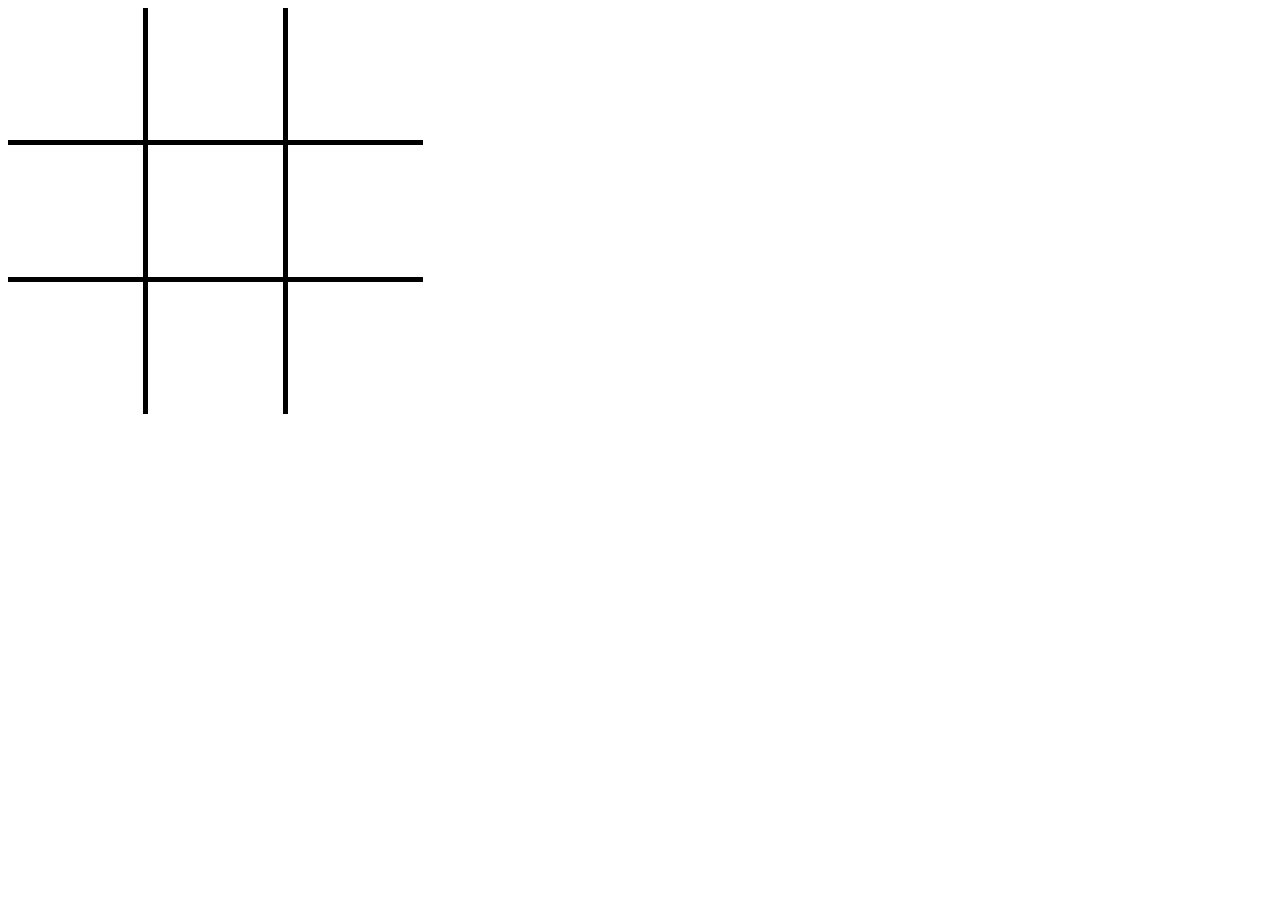
==== index.html @ 08ffa6a1 "first commit" ====
<!DOCTYPE html>
<html lang="en">

<head>
    <meta charset="UTF-8">
    <meta http-equiv="X-UA-Compatible" content="IE=edge">
    <meta name="viewport" content="width=device-width, initial-scale=1.0">
    <title>TicTacToe</title>
    <link rel="stylesheet" href="style.css">
</head>

<body>
    <table>
        <tr>
            <td onclick="fillShape(0)">

                <img class="shape d-none" src="img/circle.png"> 
                <img class="shape d-none" src="img/x.png" alt="">
            </td>

            <td onclick="fillShape(1)"><img class="shape d-none" src="img/circle.png"> 
                <img class="shape d-none" src="img/x.png" alt="">
            </td>

            <td onclick="fillShape(2)"><img class="shape d-none" src="img/circle.png"> 
                <img class="shape d-none" src="img/x.png" alt="">
            </td>
        </tr>

        <tr>

            <td onclick="fillShape(3)"><img class="shape d-none" src="img/circle.png"> 
                <img class="shape d-none" src="img/x.png" alt="">
            </td>

            <td onclick="fillShape(4)"><img class="shape d-none" src="img/circle.png"> 
                <img class="shape d-none" src="img/x.png" alt="">
            </td>

            <td onclick="fillShape(5)"><img class="shape d-none" src="img/circle.png"> 
                <img class="shape d-none" src="img/x.png" alt="">
            </td>
        </tr>

        <tr>

            <td onclick="fillShape(6)"><img class="shape d-none" src="img/circle.png"> 
                <img class="shape d-none" src="img/x.png" alt="">
            </td>

            <td onclick="fillShape(7)"><img class="shape d-none" src="img/circle.png"> 
                <img class="shape d-none" src="img/x.png" alt="">
            </td>

            <td onclick="fillShape(8)"><img class="shape d-none" src="img/circle.png"> 
                <img class="shape d-none" src="img/x.png" alt="">
            </td>
        </tr>
    </table>



    <script src="script.js"></script>
</body>

</html>
---- style.css ----
table {
    border-collapse: collapse;
}

tr {
    width: 399px;
}

td {
    width: 133px;
    height: 130px;
    border: 5px solid black;
    position: relative;
    cursor: pointer;
}

td:hover {
    background-color: lightgray;
    opacity: .5;
}

tr:first-child td {
    border-top: 0;
}

tr td:first-child {
    border-left: 0;
}

tr:last-child td {
    border-bottom: 0;
}

tr td:last-child {
    border-right: 0;
}

.shape {
    position: absolute;
    width: 80px;
    height: 80px;
    top: 26px;
    left: 28px;
}

.d-none {
    display: none;
}
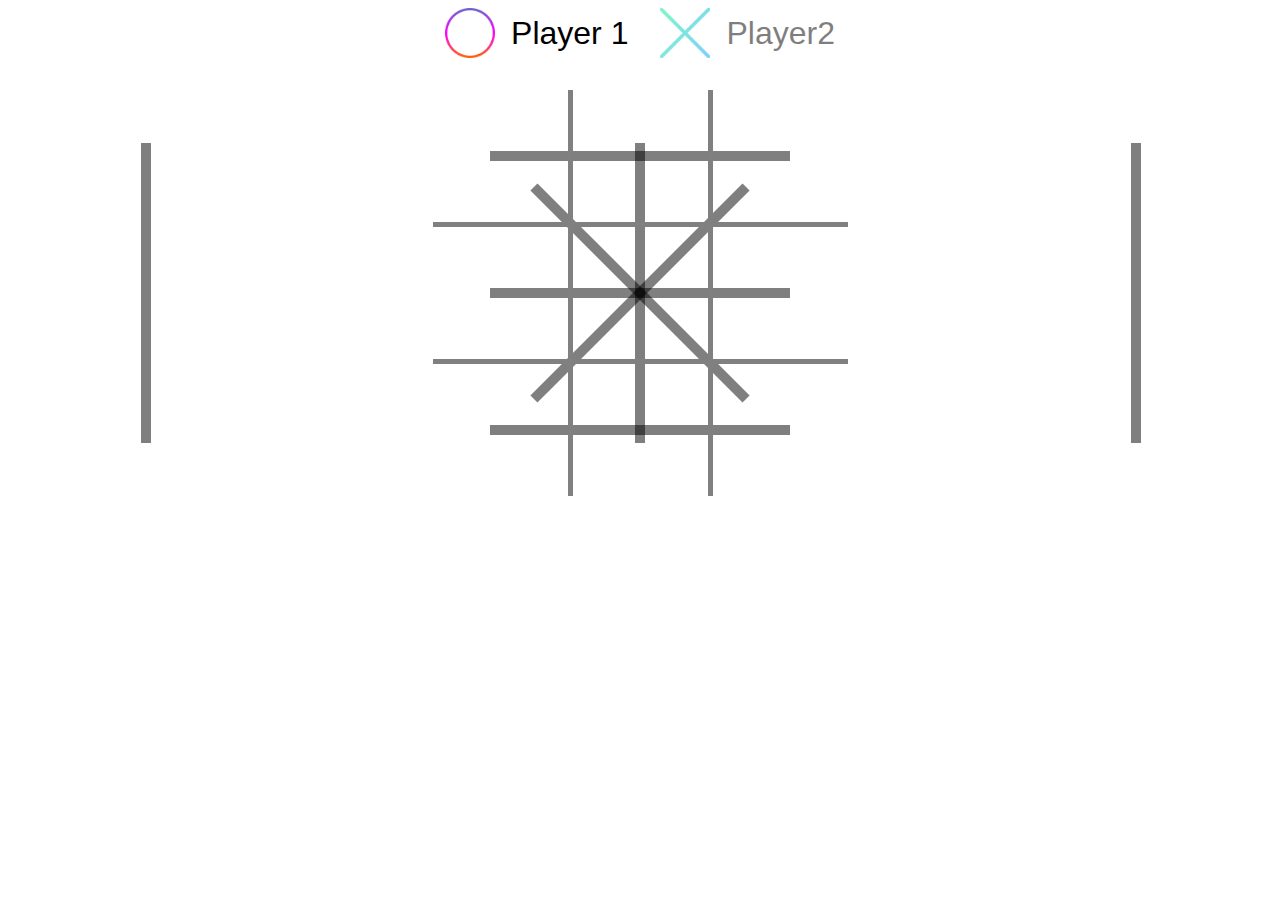
==== commit f2d9f56a: "implemented some functionality and basic design" ====
--- a/index.html
+++ b/index.html
@@ -10,50 +10,88 @@
 </head>
 
 <body>
+    <div class="player-panel">
+        <div id="player-1" >
+            <img id="" class="" src="img/circle.png"> Player 1
+        </div>
+
+        <div id="player-2" class="player-inactive">
+            <img id="" class="" src="img/x.png" alt=""> Player2
+        </div>
+
+    </div>
+
+    
     <table>
+        
+        <div class="horizontal-line" style="top: 151px;"></div>
+        <div class="horizontal-line" style="top: 288px;"></div>
+        <div class="horizontal-line" style="top: 425px;"></div>
+        <div class="horizontal-line make-vertical" style="top: 288px;"></div>
+        <div class="horizontal-line make-vertical" style="top: 288px; left: -4px;"></div>
+        <div class="horizontal-line make-vertical" style="top: 288px; right: -6px;"></div>
+        <div class="horizontal-line" style="top: 288px; transform: rotate(45deg);"></div>
+        <div class="horizontal-line" style="top: 288px; transform: rotate(-45deg);"></div>
+    
         <tr>
             <td onclick="fillShape(0)">
 
-                <img class="shape d-none" src="img/circle.png"> 
-                <img class="shape d-none" src="img/x.png" alt="">
+                <img id="circle-0" class="shape d-none" src="img/circle.png">
+                <img id="x-0" class="shape d-none" src="img/x.png" alt="">
             </td>
 
-            <td onclick="fillShape(1)"><img class="shape d-none" src="img/circle.png"> 
-                <img class="shape d-none" src="img/x.png" alt="">
+            <td onclick="fillShape(1)"><img class="shape d-none" src="img/circle.png">
+                <img id="circle-1" class="shape d-none" src="img/circle.png" alt="">
+                <img id="x-1" class="shape d-none" src="img/x.png" alt="">
+
             </td>
 
-            <td onclick="fillShape(2)"><img class="shape d-none" src="img/circle.png"> 
-                <img class="shape d-none" src="img/x.png" alt="">
+            <td onclick="fillShape(2)"><img class="shape d-none" src="img/circle.png">
+                <img id="circle-2" class="shape d-none" src="img/circle.png" alt="">
+                <img id="x-2" class="shape d-none" src="img/x.png" alt="">
+
             </td>
         </tr>
 
         <tr>
 
-            <td onclick="fillShape(3)"><img class="shape d-none" src="img/circle.png"> 
-                <img class="shape d-none" src="img/x.png" alt="">
+            <td onclick="fillShape(3)"><img class="shape d-none" src="img/circle.png">
+                <img id="circle-3" class="shape d-none" src="img/circle.png" alt="">
+                <img id="x-3" class="shape d-none" src="img/x.png" alt="">
+
             </td>
 
-            <td onclick="fillShape(4)"><img class="shape d-none" src="img/circle.png"> 
-                <img class="shape d-none" src="img/x.png" alt="">
+            <td onclick="fillShape(4)"><img class="shape d-none" src="img/circle.png">
+                <img id="circle-4" class="shape d-none" src="img/circle.png" alt="">
+                <img id="x-4" class="shape d-none" src="img/x.png" alt="">
+
             </td>
 
-            <td onclick="fillShape(5)"><img class="shape d-none" src="img/circle.png"> 
-                <img class="shape d-none" src="img/x.png" alt="">
+            <td onclick="fillShape(5)"><img class="shape d-none" src="img/circle.png">
+                <img id="circle-5" class="shape d-none" src="img/circle.png" alt="">
+                <img id="x-5" class="shape d-none" src="img/x.png" alt="">
+
             </td>
         </tr>
 
         <tr>
 
-            <td onclick="fillShape(6)"><img class="shape d-none" src="img/circle.png"> 
-                <img class="shape d-none" src="img/x.png" alt="">
+            <td onclick="fillShape(6)"><img class="shape d-none" src="img/circle.png">
+                <img id="circle-6" class="shape d-none" src="img/circle.png" alt="">
+                <img id="x-6" class="shape d-none" src="img/x.png" alt="">
+
             </td>
 
-            <td onclick="fillShape(7)"><img class="shape d-none" src="img/circle.png"> 
-                <img class="shape d-none" src="img/x.png" alt="">
+            <td onclick="fillShape(7)"><img class="shape d-none" src="img/circle.png">
+                <img id="circle-7" class="shape d-none" src="img/circle.png" alt="">
+                <img id="x-7" class="shape d-none" src="img/x.png" alt="">
+
             </td>
 
-            <td onclick="fillShape(8)"><img class="shape d-none" src="img/circle.png"> 
-                <img class="shape d-none" src="img/x.png" alt="">
+            <td onclick="fillShape(8)"><img class="shape d-none" src="img/circle.png">
+                <img id="circle-8" class="shape d-none" src="img/circle.png" alt="">
+                <img id="x-8" class="shape d-none" src="img/x.png" alt="">
+
             </td>
         </tr>
     </table>
--- a/style.css
+++ b/style.css
@@ -1,5 +1,37 @@
+body {
+    display: flex;
+    justify-content: center;
+    align-items: center;
+    flex-direction: column;
+    font-family: Arial, Helvetica, sans-serif;
+}
+
+.player-panel {
+    display: flex;
+    font-size: 32px;
+}
+
+.player-panel div {
+    display: flex;
+    align-items: center;
+    margin-right: 16px;
+    margin-left: 16px;
+    margin-bottom: 32px;
+}
+
+.player-panel img {
+    height: 50px;
+    width: 50px;
+    margin-right: 16px;
+}
+
+.player-inactive {
+    opacity: .5;
+}
+
 table {
     border-collapse: collapse;
+    position: relative;
 }
 
 tr {
@@ -9,13 +41,13 @@
 td {
     width: 133px;
     height: 130px;
-    border: 5px solid black;
+    border: 5px solid gray;
     position: relative;
     cursor: pointer;
 }
 
 td:hover {
-    background-color: lightgray;
+    background-color: rgba(211, 211, 211, 0.7);
     opacity: .5;
 }
 
@@ -45,4 +77,15 @@
 
 .d-none {
     display: none;
+}
+
+.horizontal-line {
+    height: 10px;
+    background-color: rgba(0, 0, 0, .5);
+    width: 300px;
+    position: absolute;    
+}
+
+.make-vertical {
+    transform: rotate(90deg);
 }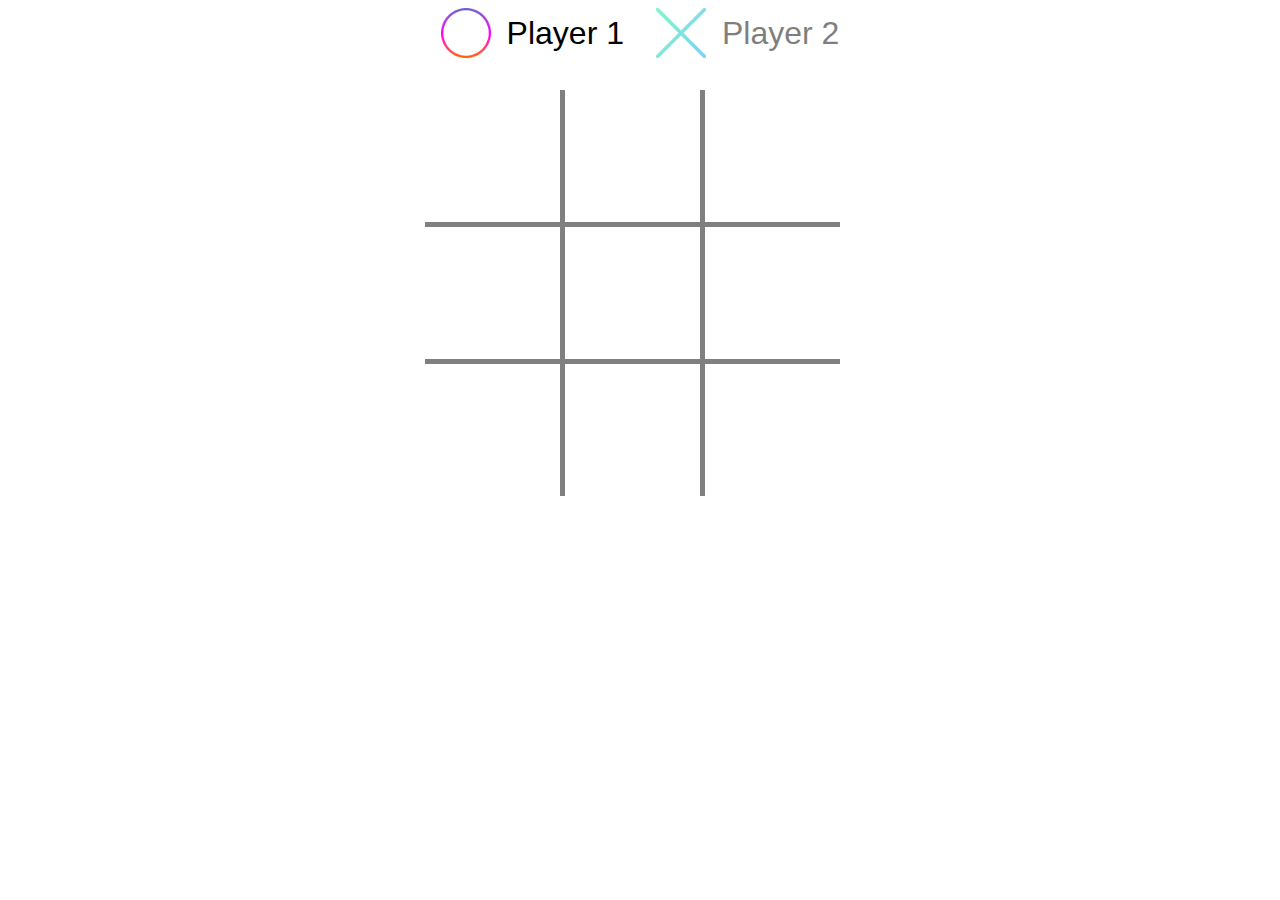
==== commit dee4b801: "game logic implemented" ====
--- a/index.html
+++ b/index.html
@@ -7,94 +7,114 @@
     <meta name="viewport" content="width=device-width, initial-scale=1.0">
     <title>TicTacToe</title>
     <link rel="stylesheet" href="style.css">
+    <link rel="shortcut icon" href="img/favicon.png" type="image/x-icon">
 </head>
 
 <body>
-    <div class="player-panel">
-        <div id="player-1" >
-            <img id="" class="" src="img/circle.png"> Player 1
-        </div>
-
-        <div id="player-2" class="player-inactive">
-            <img id="" class="" src="img/x.png" alt=""> Player2
-        </div>
-
+    
+    <div class="game-over-container d-none" id="game-over-container">
+        <img class="game-over" id="game-over" src="img/game-over.png" alt="">
+        <a href="index.html" class="restart-button">Restart</a>
+        <h3 id="game-over-text">WIN or DRAW</h3>
     </div>
 
+
+    <div class="game-container" id="game-container">
+        
+        <div class="player-panel">
+            <div id="player-1" class="player-1" >
+                <img id="" src="img/circle.png"> Player 1
+            </div>
     
-    <table>
+            <div id="player-2" class="player-inactive player-2">
+                <img id="" class="" src="img/x.png" alt=""> Player 2
+            </div>
+    
+        </div>
+    
+        <div class="table-lines-container">
+            
+            <div id="line-1" class="horizontal-line" style="top: 61px; left: 61px;"></div>
+            <div id="line-2" class="horizontal-line" style="top: 198px; left: 61px;"></div>
+            <div id="line-3" class="horizontal-line" style="top: 335px; left: 61px;"></div>
+            <div id="line-4" class="horizontal-line make-vertical" style="top: 198px; right: 197px;"></div>
+            <div id="line-5" class="horizontal-line make-vertical" style="top: 198px; right: 57px;"></div>
+            <div id="line-6" class="horizontal-line make-vertical" style="top: 198px; left: 197px;"></div>
+            <div id="line-7" class="horizontal-line" style="top: 200px; right: 54px ;transform: rotate(45deg) scaleX(0.0); "></div>
+            <div id="line-8" class="horizontal-line" style="top: 200px; left: 54px;transform: rotate(-45deg) scaleX(0.0);"></div>
+    
+    
+            <table>
+            
+            
+                <tr>
+                    <td onclick="fillShape(0)">
         
-        <div class="horizontal-line" style="top: 151px;"></div>
-        <div class="horizontal-line" style="top: 288px;"></div>
-        <div class="horizontal-line" style="top: 425px;"></div>
-        <div class="horizontal-line make-vertical" style="top: 288px;"></div>
-        <div class="horizontal-line make-vertical" style="top: 288px; left: -4px;"></div>
-        <div class="horizontal-line make-vertical" style="top: 288px; right: -6px;"></div>
-        <div class="horizontal-line" style="top: 288px; transform: rotate(45deg);"></div>
-        <div class="horizontal-line" style="top: 288px; transform: rotate(-45deg);"></div>
+                        <img id="circle-0" class="shape d-none" src="img/circle.png">
+                        <img id="x-0" class="shape d-none" src="img/x.png" alt="">
+                    </td>
+        
+                    <td onclick="fillShape(1)"><img class="shape d-none" src="img/circle.png">
+                        <img id="circle-1" class="shape d-none" src="img/circle.png" alt="">
+                        <img id="x-1" class="shape d-none" src="img/x.png" alt="">
+        
+                    </td>
+        
+                    <td onclick="fillShape(2)"><img class="shape d-none" src="img/circle.png">
+                        <img id="circle-2" class="shape d-none" src="img/circle.png" alt="">
+                        <img id="x-2" class="shape d-none" src="img/x.png" alt="">
+        
+                    </td>
+                </tr>
+        
+                <tr>
+        
+                    <td onclick="fillShape(3)"><img class="shape d-none" src="img/circle.png">
+                        <img id="circle-3" class="shape d-none" src="img/circle.png" alt="">
+                        <img id="x-3" class="shape d-none" src="img/x.png" alt="">
+        
+                    </td>
+        
+                    <td onclick="fillShape(4)"><img class="shape d-none" src="img/circle.png">
+                        <img id="circle-4" class="shape d-none" src="img/circle.png" alt="">
+                        <img id="x-4" class="shape d-none" src="img/x.png" alt="">
+        
+                    </td>
+        
+                    <td onclick="fillShape(5)"><img class="shape d-none" src="img/circle.png">
+                        <img id="circle-5" class="shape d-none" src="img/circle.png" alt="">
+                        <img id="x-5" class="shape d-none" src="img/x.png" alt="">
+        
+                    </td>
+                </tr>
+        
+                <tr>
+        
+                    <td onclick="fillShape(6)"><img class="shape d-none" src="img/circle.png">
+                        <img id="circle-6" class="shape d-none" src="img/circle.png" alt="">
+                        <img id="x-6" class="shape d-none" src="img/x.png" alt="">
+        
+                    </td>
+        
+                    <td onclick="fillShape(7)"><img class="shape d-none" src="img/circle.png">
+                        <img id="circle-7" class="shape d-none" src="img/circle.png" alt="">
+                        <img id="x-7" class="shape d-none" src="img/x.png" alt="">
+        
+                    </td>
+        
+                    <td onclick="fillShape(8)"><img class="shape d-none" src="img/circle.png">
+                        <img id="circle-8" class="shape d-none" src="img/circle.png" alt="">
+                        <img id="x-8" class="shape d-none" src="img/x.png" alt="">
+        
+                    </td>
+                </tr>
+            </table>
+        
+        </div>
     
-        <tr>
-            <td onclick="fillShape(0)">
+    </div>
+    
 
-                <img id="circle-0" class="shape d-none" src="img/circle.png">
-                <img id="x-0" class="shape d-none" src="img/x.png" alt="">
-            </td>
-
-            <td onclick="fillShape(1)"><img class="shape d-none" src="img/circle.png">
-                <img id="circle-1" class="shape d-none" src="img/circle.png" alt="">
-                <img id="x-1" class="shape d-none" src="img/x.png" alt="">
-
-            </td>
-
-            <td onclick="fillShape(2)"><img class="shape d-none" src="img/circle.png">
-                <img id="circle-2" class="shape d-none" src="img/circle.png" alt="">
-                <img id="x-2" class="shape d-none" src="img/x.png" alt="">
-
-            </td>
-        </tr>
-
-        <tr>
-
-            <td onclick="fillShape(3)"><img class="shape d-none" src="img/circle.png">
-                <img id="circle-3" class="shape d-none" src="img/circle.png" alt="">
-                <img id="x-3" class="shape d-none" src="img/x.png" alt="">
-
-            </td>
-
-            <td onclick="fillShape(4)"><img class="shape d-none" src="img/circle.png">
-                <img id="circle-4" class="shape d-none" src="img/circle.png" alt="">
-                <img id="x-4" class="shape d-none" src="img/x.png" alt="">
-
-            </td>
-
-            <td onclick="fillShape(5)"><img class="shape d-none" src="img/circle.png">
-                <img id="circle-5" class="shape d-none" src="img/circle.png" alt="">
-                <img id="x-5" class="shape d-none" src="img/x.png" alt="">
-
-            </td>
-        </tr>
-
-        <tr>
-
-            <td onclick="fillShape(6)"><img class="shape d-none" src="img/circle.png">
-                <img id="circle-6" class="shape d-none" src="img/circle.png" alt="">
-                <img id="x-6" class="shape d-none" src="img/x.png" alt="">
-
-            </td>
-
-            <td onclick="fillShape(7)"><img class="shape d-none" src="img/circle.png">
-                <img id="circle-7" class="shape d-none" src="img/circle.png" alt="">
-                <img id="x-7" class="shape d-none" src="img/x.png" alt="">
-
-            </td>
-
-            <td onclick="fillShape(8)"><img class="shape d-none" src="img/circle.png">
-                <img id="circle-8" class="shape d-none" src="img/circle.png" alt="">
-                <img id="x-8" class="shape d-none" src="img/x.png" alt="">
-
-            </td>
-        </tr>
-    </table>
 
 
 
--- a/style.css
+++ b/style.css
@@ -31,7 +31,6 @@
 
 table {
     border-collapse: collapse;
-    position: relative;
 }
 
 tr {
@@ -76,16 +75,54 @@
 }
 
 .d-none {
-    display: none;
+    display: none !important;
 }
 
 .horizontal-line {
     height: 10px;
     background-color: rgba(0, 0, 0, .5);
     width: 300px;
-    position: absolute;    
+    position: absolute;
+    transform: scaleX(0.0);
+    transition: transform 225ms ease-in-out;
+    z-index: 5;
+
 }
 
 .make-vertical {
-    transform: rotate(90deg);
+    transform: rotate(90deg) scaleX(0.0);
+}
+
+.table-lines-container {
+    position: relative;
+}
+
+/* .player-1 {
+    color: purple;
+}
+
+.player-2 {
+    color: turquoise;
+} */
+
+.game-over {
+    z-index: 10;
+    animation: zoomIn 225ms ease-in-out;
+}
+
+.restart-button {
+    border-radius: 10px;
+    background-color: aquamarine;
+}
+
+@keyframes zoomIn {
+    from {
+        opacity: 0;
+        transform: scale(0);
+    }
+
+    to {
+        transform: scale(1);
+    }
+
 }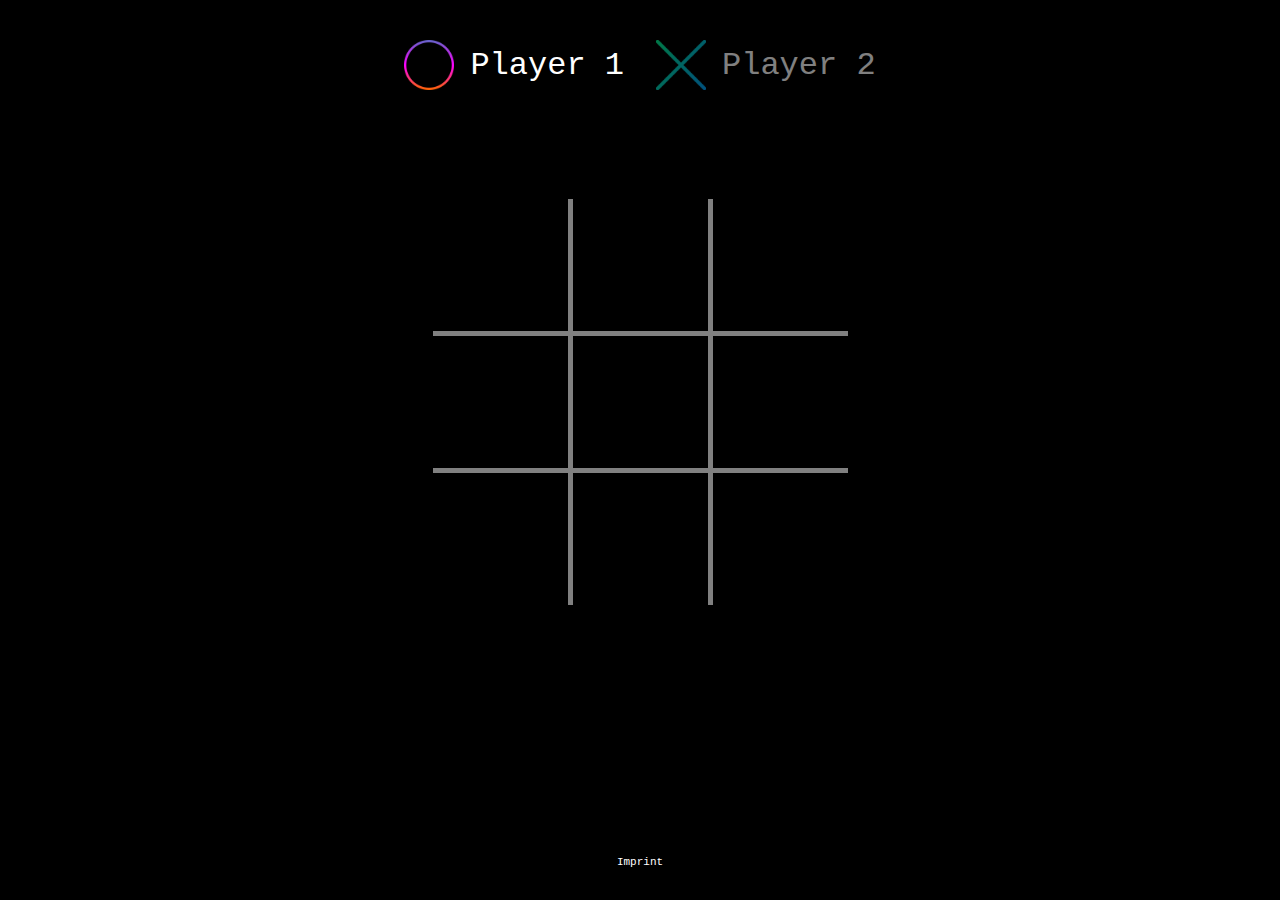
==== commit 4f6d95ed: "new design but still not finished" ====
--- a/index.html
+++ b/index.html
@@ -13,12 +13,13 @@
 <body>
     
     <div class="game-over-container d-none" id="game-over-container">
-        <img class="game-over" id="game-over" src="img/game-over.png" alt="">
-        <a href="index.html" class="restart-button">Restart</a>
+        <img class="game-over-img" id="game-over" src="img/game-over.png" alt="">
+        <!-- <button class="restart-button" onclick="restart()">RESTART</button> -->
         <h3 id="game-over-text">WIN or DRAW</h3>
+        <a class="restart-button" href="index.html">RESTART</a>
     </div>
 
-
+    
     <div class="game-container" id="game-container">
         
         <div class="player-panel">
@@ -37,10 +38,10 @@
             <div id="line-1" class="horizontal-line" style="top: 61px; left: 61px;"></div>
             <div id="line-2" class="horizontal-line" style="top: 198px; left: 61px;"></div>
             <div id="line-3" class="horizontal-line" style="top: 335px; left: 61px;"></div>
-            <div id="line-4" class="horizontal-line make-vertical" style="top: 198px; right: 197px;"></div>
+            <div id="line-4" class="horizontal-line make-vertical" style="top: 198px; right: 198px;"></div>
             <div id="line-5" class="horizontal-line make-vertical" style="top: 198px; right: 57px;"></div>
             <div id="line-6" class="horizontal-line make-vertical" style="top: 198px; left: 197px;"></div>
-            <div id="line-7" class="horizontal-line" style="top: 200px; right: 54px ;transform: rotate(45deg) scaleX(0.0); "></div>
+            <div id="line-7" class="horizontal-line" style="top: 200px; right: 55px ;transform: rotate(45deg) scaleX(0.0); "></div>
             <div id="line-8" class="horizontal-line" style="top: 200px; left: 54px;transform: rotate(-45deg) scaleX(0.0);"></div>
     
     
@@ -113,6 +114,10 @@
         </div>
     
     </div>
+
+    <footer>
+        <a href="imprint.html" target="_blank">Imprint</a>
+    </footer>
     
 
 
--- a/style.css
+++ b/style.css
@@ -3,12 +3,17 @@
     justify-content: center;
     align-items: center;
     flex-direction: column;
-    font-family: Arial, Helvetica, sans-serif;
+    /* font-family: Arial, Helvetica, sans-serif; */
+    font-family:'Courier New', Courier, monospace;
+    color: white;
+    padding: 32px;
+    background-color: black;
 }
 
 .player-panel {
     display: flex;
     font-size: 32px;
+    margin-bottom: 77px;
 }
 
 .player-panel div {
@@ -46,7 +51,7 @@
 }
 
 td:hover {
-    background-color: rgba(211, 211, 211, 0.7);
+    background-color: rgba(85, 85, 85, 0.7);
     opacity: .5;
 }
 
@@ -80,7 +85,7 @@
 
 .horizontal-line {
     height: 10px;
-    background-color: rgba(0, 0, 0, .5);
+    background-color: rgba(128,128,128, 1);
     width: 300px;
     position: absolute;
     transform: scaleX(0.0);
@@ -115,6 +120,31 @@
     background-color: aquamarine;
 }
 
+footer {
+    display: flex;
+    justify-content: center;
+    align-items: center;
+    position: absolute;
+    bottom: 32px;
+}
+
+footer a {
+    text-align: center;
+    color: white;
+    text-decoration: none;
+    font-size: 11px;
+}
+
+footer a:hover {
+    color: gray;
+}
+
+.game-container {
+    display: flex;
+    flex-direction: column;
+    align-items: center;
+}
+
 @keyframes zoomIn {
     from {
         opacity: 0;
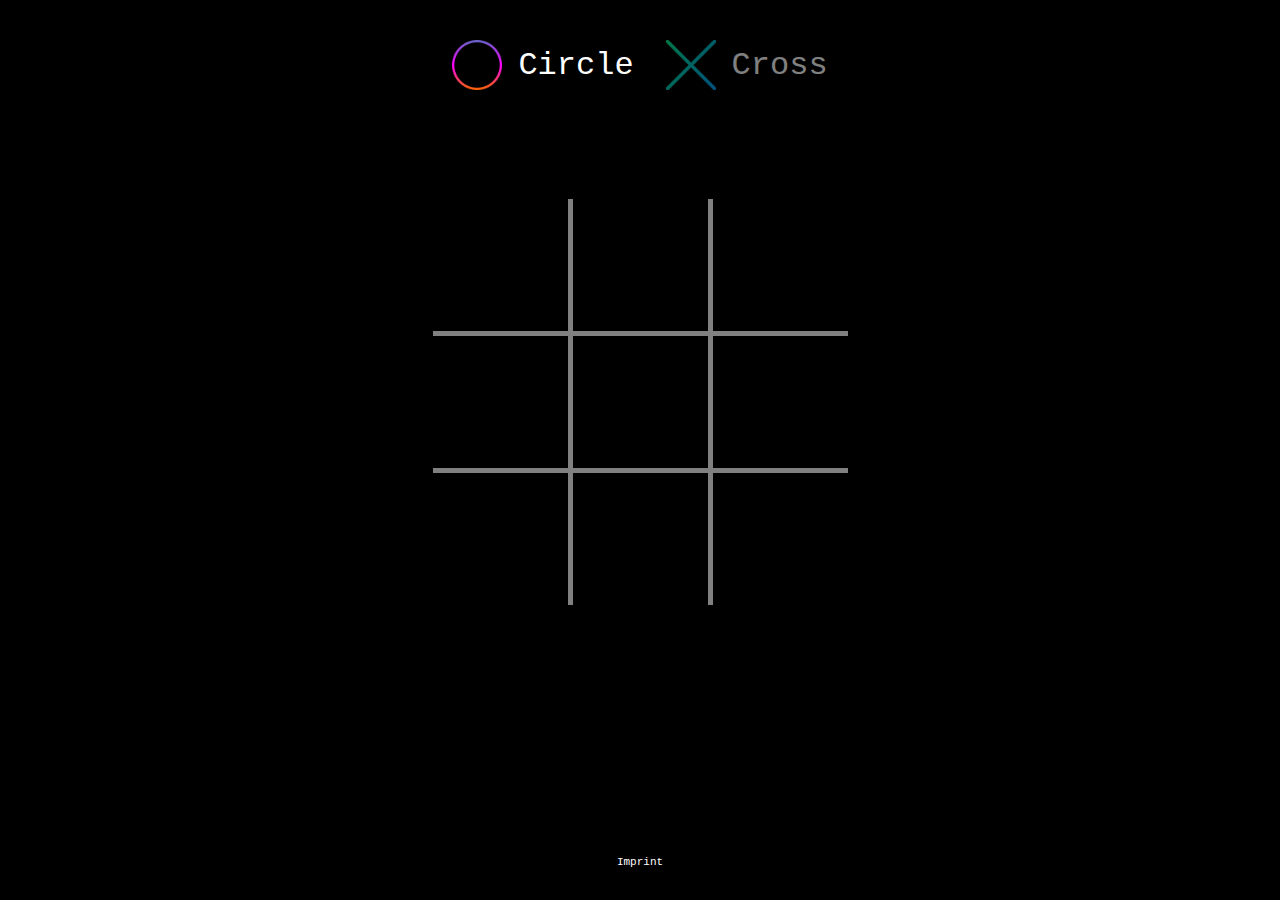
==== commit 4a0682b6: "restart function instead of page reload" ====
--- a/index.html
+++ b/index.html
@@ -11,117 +11,110 @@
 </head>
 
 <body>
-    
+
     <div class="game-over-container d-none" id="game-over-container">
         <img class="game-over-img" id="game-over" src="img/game-over.png" alt="">
-        <!-- <button class="restart-button" onclick="restart()">RESTART</button> -->
         <h3 id="game-over-text">WIN or DRAW</h3>
-        <a class="restart-button" href="index.html">RESTART</a>
+        <div id="winner-img"></div>
+        <button class="restart-button" onclick="restart()">RESTART</button>
     </div>
 
-    
+
     <div class="game-container" id="game-container">
-        
+
         <div class="player-panel">
-            <div id="player-1" class="player-1" >
-                <img id="" src="img/circle.png"> Player 1
+            <div id="player-1" class="player-1">
+                <img id="" src="img/circle.png"> Circle
             </div>
-    
+
             <div id="player-2" class="player-inactive player-2">
-                <img id="" class="" src="img/x.png" alt=""> Player 2
+                <img id="" class="" src="img/x.png" alt=""> Cross
             </div>
-    
+
         </div>
-    
+
         <div class="table-lines-container">
-            
+
             <div id="line-1" class="horizontal-line" style="top: 61px; left: 61px;"></div>
             <div id="line-2" class="horizontal-line" style="top: 198px; left: 61px;"></div>
             <div id="line-3" class="horizontal-line" style="top: 335px; left: 61px;"></div>
             <div id="line-4" class="horizontal-line make-vertical" style="top: 198px; right: 198px;"></div>
             <div id="line-5" class="horizontal-line make-vertical" style="top: 198px; right: 57px;"></div>
             <div id="line-6" class="horizontal-line make-vertical" style="top: 198px; left: 197px;"></div>
-            <div id="line-7" class="horizontal-line" style="top: 200px; right: 55px ;transform: rotate(45deg) scaleX(0.0); "></div>
-            <div id="line-8" class="horizontal-line" style="top: 200px; left: 54px;transform: rotate(-45deg) scaleX(0.0);"></div>
-    
-    
+            <div id="line-7" class="horizontal-line"
+                style="top: 200px; right: 55px ;transform: rotate(45deg) scaleX(0.0); "></div>
+            <div id="line-8" class="horizontal-line"
+                style="top: 200px; left: 54px;transform: rotate(-45deg) scaleX(0.0);"></div>
+
             <table>
-            
-            
                 <tr>
                     <td onclick="fillShape(0)">
-        
+
                         <img id="circle-0" class="shape d-none" src="img/circle.png">
                         <img id="x-0" class="shape d-none" src="img/x.png" alt="">
                     </td>
-        
+
                     <td onclick="fillShape(1)"><img class="shape d-none" src="img/circle.png">
                         <img id="circle-1" class="shape d-none" src="img/circle.png" alt="">
                         <img id="x-1" class="shape d-none" src="img/x.png" alt="">
-        
+
                     </td>
-        
+
                     <td onclick="fillShape(2)"><img class="shape d-none" src="img/circle.png">
                         <img id="circle-2" class="shape d-none" src="img/circle.png" alt="">
                         <img id="x-2" class="shape d-none" src="img/x.png" alt="">
-        
+
                     </td>
                 </tr>
-        
+
                 <tr>
-        
+
                     <td onclick="fillShape(3)"><img class="shape d-none" src="img/circle.png">
                         <img id="circle-3" class="shape d-none" src="img/circle.png" alt="">
                         <img id="x-3" class="shape d-none" src="img/x.png" alt="">
-        
+
                     </td>
-        
+
                     <td onclick="fillShape(4)"><img class="shape d-none" src="img/circle.png">
                         <img id="circle-4" class="shape d-none" src="img/circle.png" alt="">
                         <img id="x-4" class="shape d-none" src="img/x.png" alt="">
-        
+
                     </td>
-        
+
                     <td onclick="fillShape(5)"><img class="shape d-none" src="img/circle.png">
                         <img id="circle-5" class="shape d-none" src="img/circle.png" alt="">
                         <img id="x-5" class="shape d-none" src="img/x.png" alt="">
-        
+
                     </td>
                 </tr>
-        
+
                 <tr>
-        
+
                     <td onclick="fillShape(6)"><img class="shape d-none" src="img/circle.png">
                         <img id="circle-6" class="shape d-none" src="img/circle.png" alt="">
                         <img id="x-6" class="shape d-none" src="img/x.png" alt="">
-        
+
                     </td>
-        
+
                     <td onclick="fillShape(7)"><img class="shape d-none" src="img/circle.png">
                         <img id="circle-7" class="shape d-none" src="img/circle.png" alt="">
                         <img id="x-7" class="shape d-none" src="img/x.png" alt="">
-        
+
                     </td>
-        
+
                     <td onclick="fillShape(8)"><img class="shape d-none" src="img/circle.png">
                         <img id="circle-8" class="shape d-none" src="img/circle.png" alt="">
                         <img id="x-8" class="shape d-none" src="img/x.png" alt="">
-        
+
                     </td>
                 </tr>
             </table>
-        
         </div>
-    
     </div>
 
     <footer>
         <a href="imprint.html" target="_blank">Imprint</a>
     </footer>
-    
-
-
-
 
     <script src="script.js"></script>
 </body>
--- a/style.css
+++ b/style.css
@@ -118,7 +118,20 @@
 .restart-button {
     border-radius: 10px;
     background-color: aquamarine;
+    text-decoration: none;
+    color: black;
+    padding: 5px;
+    font-size: 32px;
+    margin-top: 32px;
+    font-family:'Courier New', Courier, monospace;
+    cursor: pointer;
+    border: none;
 }
+
+.restart-button:hover {
+    background-color: turquoise;
+}
+
 
 footer {
     display: flex;
@@ -145,6 +158,22 @@
     align-items: center;
 }
 
+.game-over-container {
+    margin-top: 70px;
+    display: flex;
+    flex-direction: column;
+    align-items: center;
+    justify-content: center;
+}
+
+.game-over-img {
+    height: 350px;
+}
+
+.winner-img {
+    height: 75px;
+}
+
 @keyframes zoomIn {
     from {
         opacity: 0;
